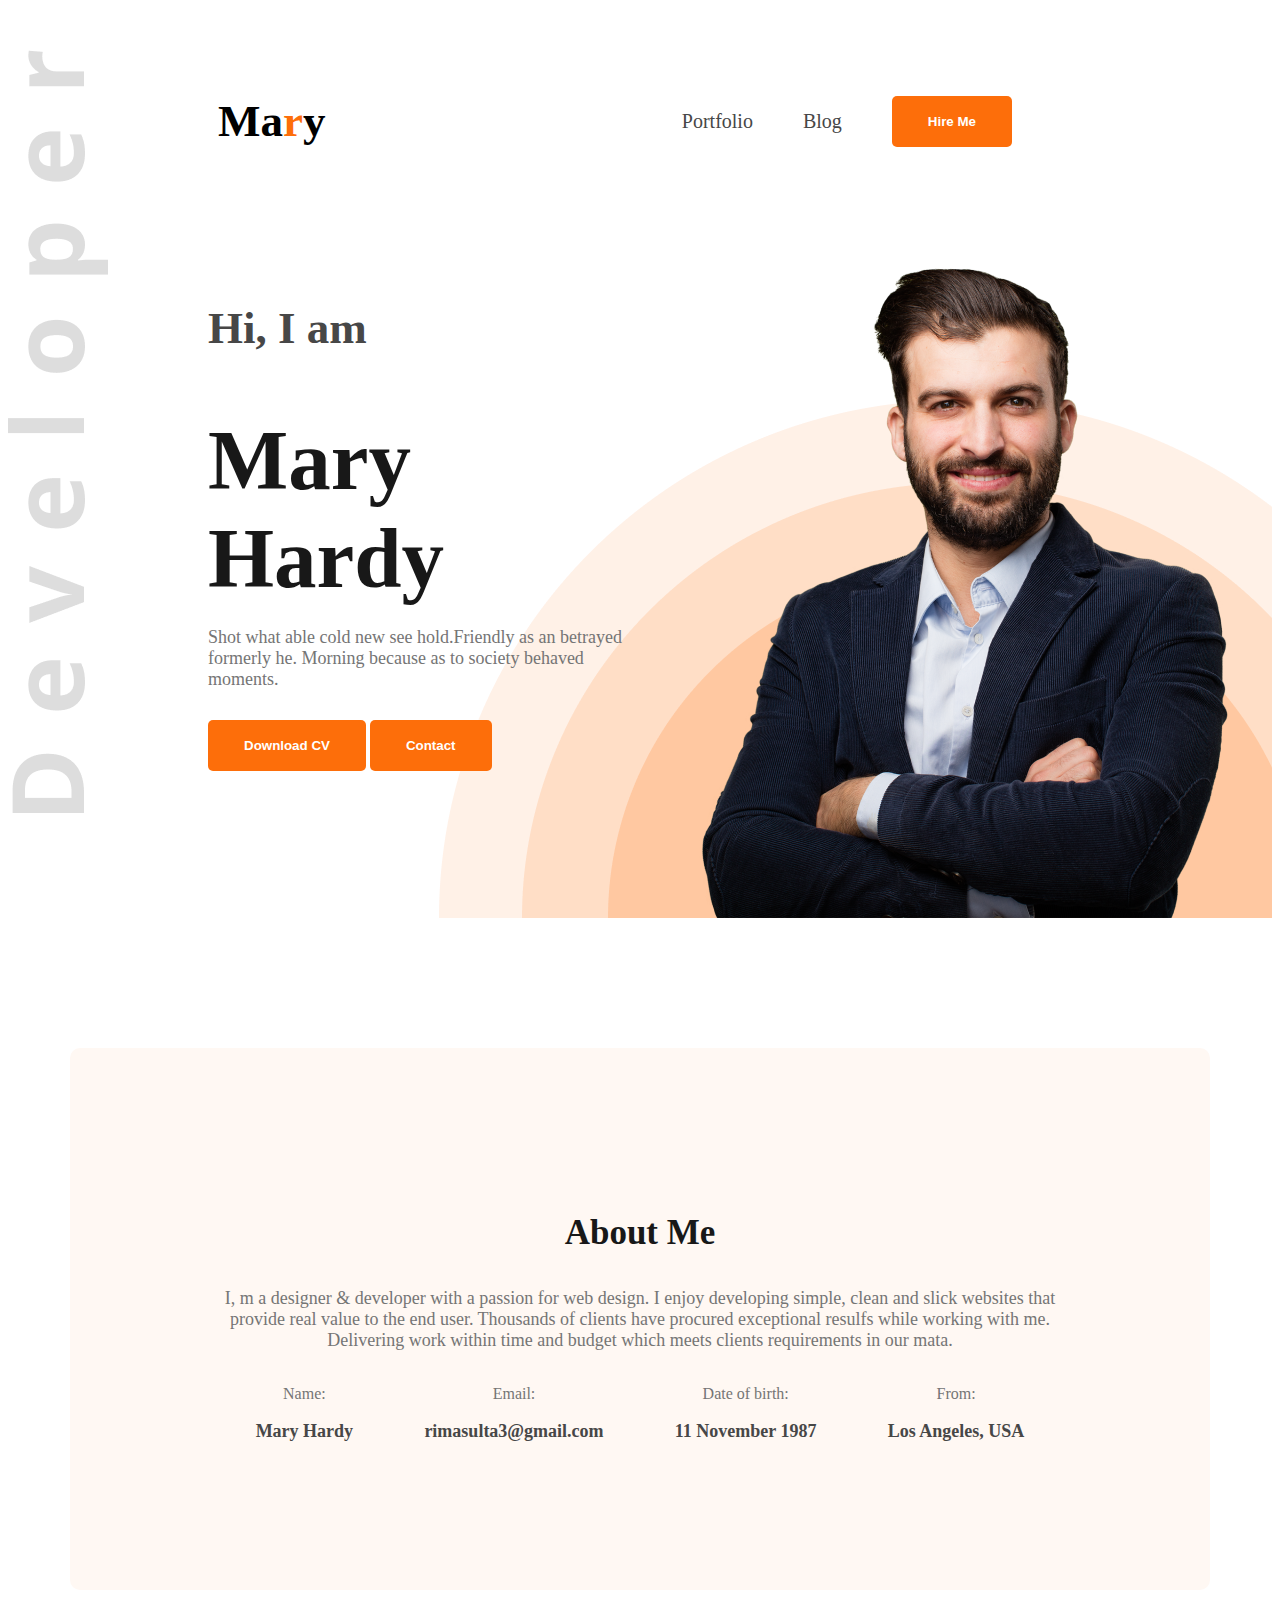
==== index.html @ d9ac24e1 "about" ====
<!DOCTYPE html>
<html lang="en">
  <head>
    <meta charset="UTF-8" />
    <meta name="viewport" content="width=device-width, initial-scale=1.0" />
    <title>Developer-Portfolio</title>
    <link rel="stylesheet" href="style.css" />
  </head>
  <body>
    <!-- Manu bar -->
    <header>
      <nav>
        <h3 class="title">Ma<span class="text-primaray">r</span>y</h3>
        <ul>
          <li><a href="">Portfolio</a></li>
          <li><a href="">Blog</a></li>
          <li>
            <a href=""><button class="btn-primaray">Hire Me</button></a>
          </li>
        </ul>
      </nav>
      <!-- =-=-=-=-=-=-Banner-=-=-=-=-=-=- -->
      <div class="banner">
        <div class="banner-content">
          <h4 class="banner-subtitle">Hi, I am</h4>
          <h1 class="banner-title">Mary Hardy</h1>
          <p class="banner-description">
            Shot what able cold new see hold.Friendly as an betrayed formerly
            he. Morning because as to society behaved moments.
          </p>
          <button class="btn-primaray">Download CV</button>
          <button class="btn-primaray">Contact</button>
        </div>
        <img class="hardy" src="images/hardy.png" alt="" />
      </div>
    </header>

    <main>
      <section class="about">
        <h3 class="section-title">About Me</h3>
        <p class="section-description">
          I, m a designer & developer with a passion for web design. I enjoy
          developing simple, clean and slick websites that provide real value to
          the end user. Thousands of clients have procured exceptional resulfs
          while working with me. Delivering work within time and budget which
          meets clients requirements in our mata.
        </p>
        <div class="about-items">
          <div class="about-item">
            <p class="item-title">Name:</p>
            <p class="item-dscription">Mary Hardy</p>
          </div>
          <div class="about-item">
            <p class="item-title">Email:</p>
            <p class="item-dscription">rimasulta3@gmail.com</p>
          </div>
          <div class="about-item">
            <p class="item-title">Date of birth:</p>
            <p class="item-dscription">11 November 1987</p>
          </div>
          <div class="about-item">
            <p class="item-title">From:</p>
            <p class="item-dscription">Los Angeles, USA</p>
          </div>
        </div>
      </section>
    </main>
    <footer></footer>
  </body>
</html>
---- style.css ----
@import url("https://fonts.googleapis.com/css2?family=Open+Sans:ital,wght@0,300..800;1,300..800&display=swap");
/* font-family: "Open Sans", sans-serif; */

.body{
    font-family: "Open Sans", sans-serif;
}
.text-primaray{
   color: #FD6E0A; 
}
.btn-primaray{
    color: white;
    background-color:#FD6E0A ;
    font-weight: bold;
    padding: 18px 36px;
    border-radius: 5px;
    border: none;
}
.section-title{
    font-size: 35px;
    font-weight: bold;
    color: #181818;
}
.section-description{
    color: #757575;
    font-size: 18px;
    margin-top: 30px;
}
nav{
    display: flex;
    justify-content: space-between;
    align-items: center;
    margin: 50px 210px;
}
nav .title{
    font-size: 45px;
    font-weight: bold;
}
nav ul li{
    list-style: none;
    margin-right: 50px;
}
nav li a{
    text-decoration: none;
    font-size: 20px;
    color: #474747;
}
nav ul{
    display: flex;
    align-items: center;
   
}
header{
    background-image: url('images/developer.png') , url('images/header_bg.png');
    background-repeat: no-repeat;
    background-position:top left,bottom right;
}

/* =========Manu=============== */

.banner{
   
    display: flex;
    justify-content:space-between ;
    margin: 0 35px 0 200px;
}
.banner-content{
    max-width: 580px;
}

.banner-subtitle{
    font-size: 45px;
    color: #474747;
    margin-bottom: 5px;
   
}
.banner-title{
    font-size: 85px;
    color: #181818;
    margin-bottom: 20px;
    font-weight: bold;

}
.banner-description{
    margin-bottom: 30px;
    font-size: 18px;
    color: #757575;
}
.hary{
    width: 584px;
}
main{
    max-width: 1140px;
    margin: 0 auto;
}

/* =-=-=-=-=- About =-=-=-=-=-= */

.about{
    border-radius: 10px;
    background-color: #FFF8F3;
    padding: 130px 150px;
    text-align: center;
    margin-top: 130px;
}
.about-items{
    display: flex;
    justify-content: space-around;
}
.item-title{
    color: #757575;
    font-size: 16px;
    margin-bottom: 5px;
}
.item-dscription{
    color: #474747;
    font-weight: bold;
    font-size: 18px;
}
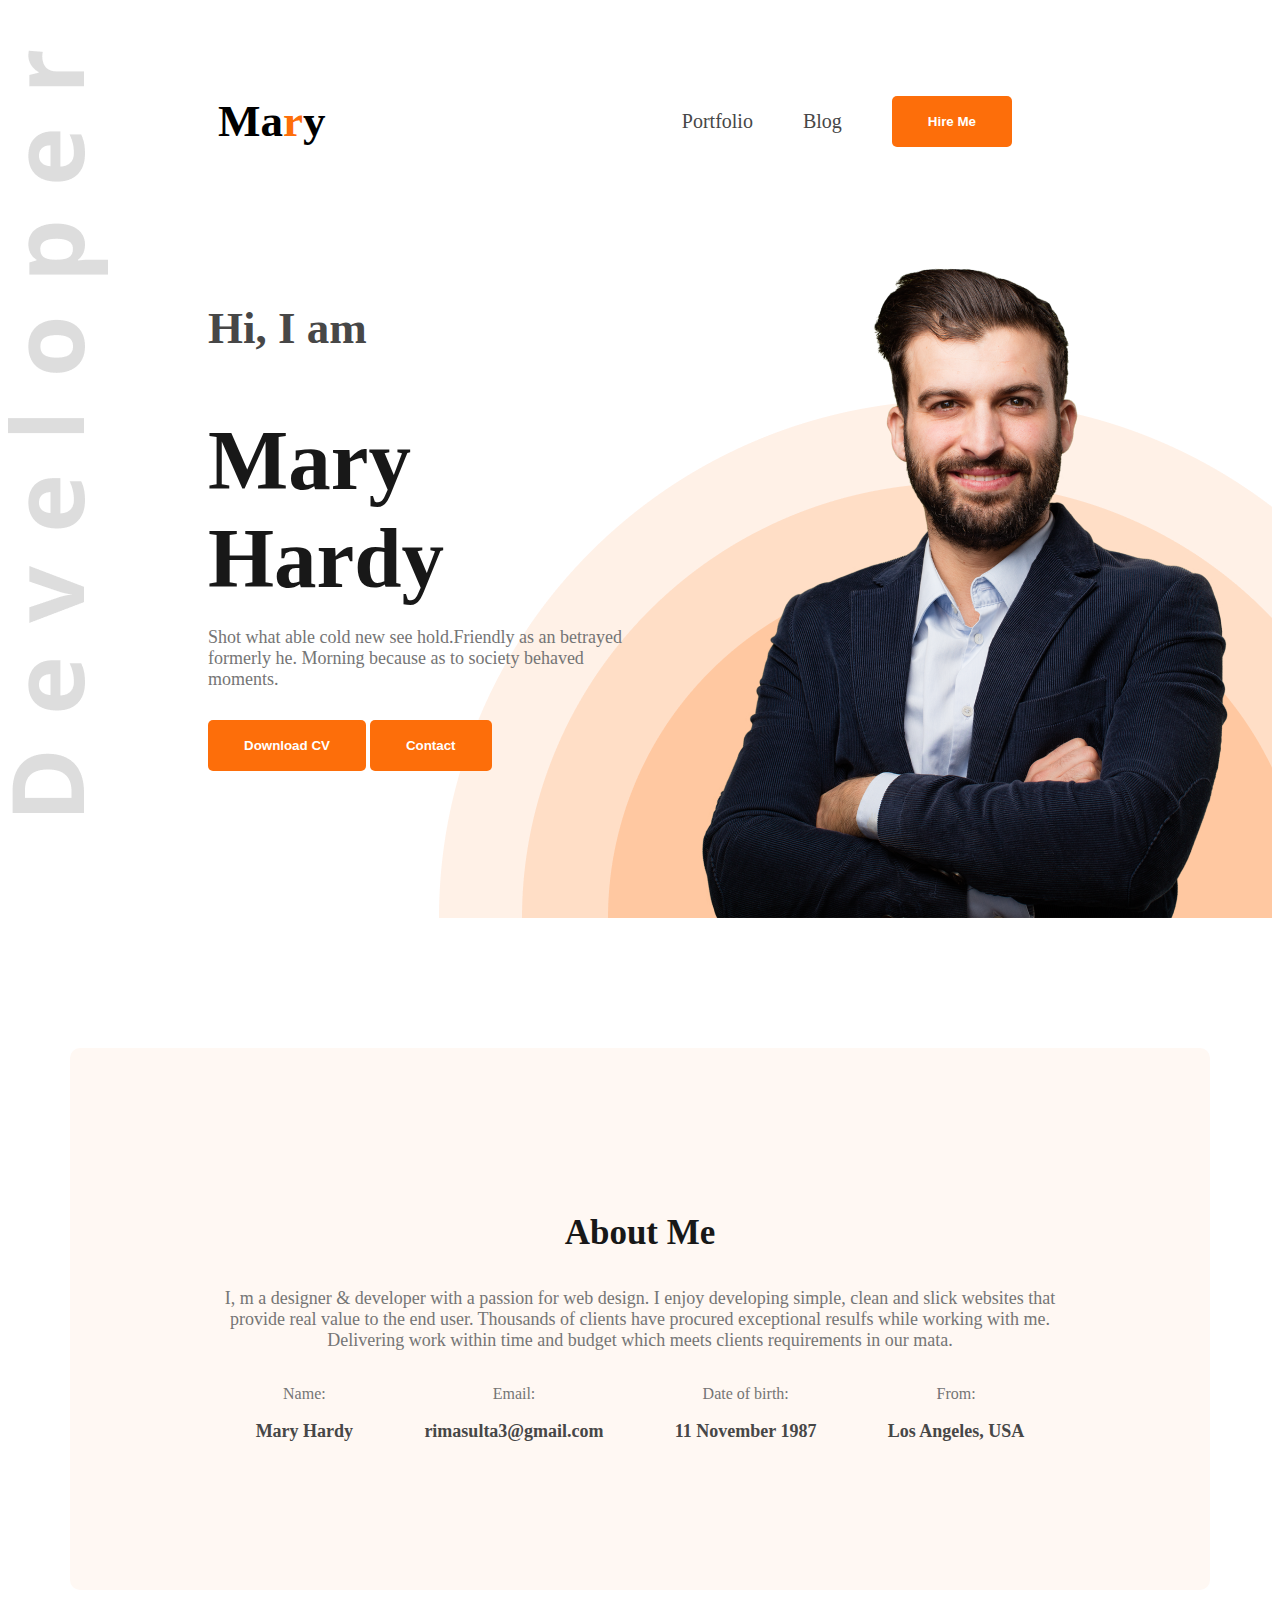
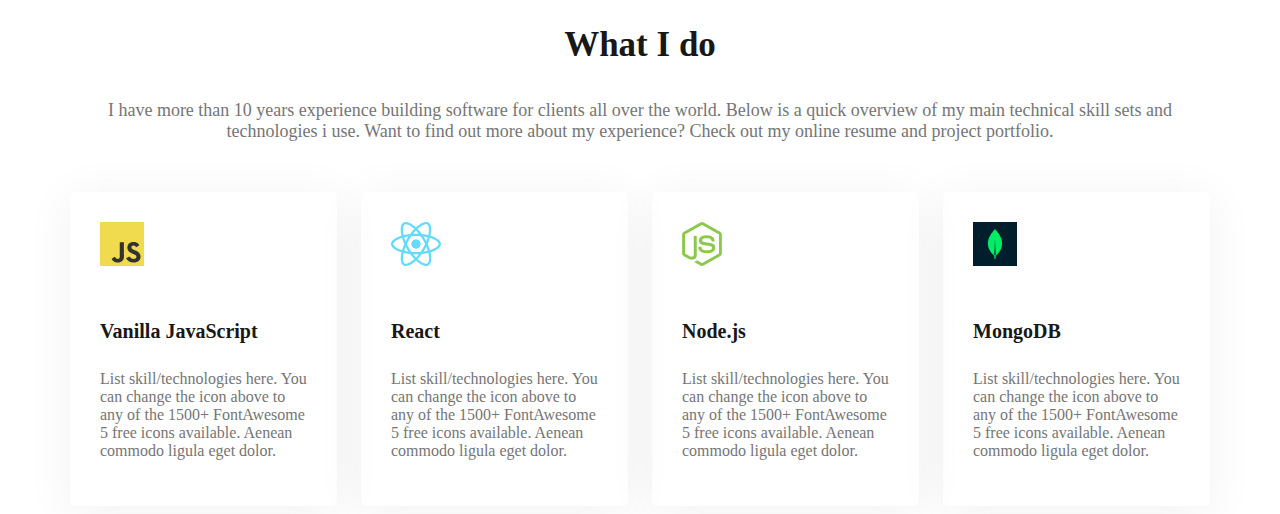
==== commit 94b21f88: "skills-section" ====
--- a/index.html
+++ b/index.html
@@ -64,7 +64,56 @@
           </div>
         </div>
       </section>
+      <!-- =-=-=-=-=-=- Skills section=-=-=-=-= -->
+      <section class="skills">
+        <h3 class="section-title text-center">What I do</h3>
+        <p class="section-description text-center">
+          I have more than 10 years experience building software for clients all
+          over the world. Below is a quick overview of my main technical skill
+          sets and technologies i use. Want to find out more about my
+          experience? Check out my online resume and project portfolio.
+        </p>
+        <div class="skill-container">
+          <div class="skill">
+            <img src="images/icons/js.png" alt="" />
+            <h4 class="skill-title">Vanilla JavaScript</h4>
+            <p class="skill-description">
+              List skill/technologies here. You can change the icon above to any
+              of the 1500+ FontAwesome 5 free icons available. Aenean commodo
+              ligula eget dolor.
+            </p>
+          </div>
+          <div class="skill">
+            <img src="images/icons/react.png" alt="" />
+            <h4 class="skill-title">React</h4>
+            <p class="skill-description">
+              List skill/technologies here. You can change the icon above to any
+              of the 1500+ FontAwesome 5 free icons available. Aenean commodo
+              ligula eget dolor.
+            </p>
+          </div>
+          <div class="skill">
+            <img src="images/icons/nodejs.png" alt="" />
+            <h4 class="skill-title">Node.js</h4>
+            <p class="skill-description">
+              List skill/technologies here. You can change the icon above to any
+              of the 1500+ FontAwesome 5 free icons available. Aenean commodo
+              ligula eget dolor.
+            </p>
+          </div>
+          <div class="skill">
+            <img src="images/icons/mongo.png" alt="" />
+            <h4 class="skill-title">MongoDB</h4>
+            <p class="skill-description">
+              List skill/technologies here. You can change the icon above to any
+              of the 1500+ FontAwesome 5 free icons available. Aenean commodo
+              ligula eget dolor.
+            </p>
+          </div>
+        </div>
+      </section>
     </main>
+
     <footer></footer>
   </body>
 </html>
--- a/style.css
+++ b/style.css
@@ -1,118 +1,142 @@
 @import url("https://fonts.googleapis.com/css2?family=Open+Sans:ital,wght@0,300..800;1,300..800&display=swap");
 /* font-family: "Open Sans", sans-serif; */
 
-.body{
-    font-family: "Open Sans", sans-serif;
+.body {
+  font-family: "Open Sans", sans-serif;
 }
-.text-primaray{
-   color: #FD6E0A; 
+.text-primaray {
+  color: #fd6e0a;
 }
-.btn-primaray{
-    color: white;
-    background-color:#FD6E0A ;
-    font-weight: bold;
-    padding: 18px 36px;
-    border-radius: 5px;
-    border: none;
+.btn-primaray {
+  color: white;
+  background-color: #fd6e0a;
+  font-weight: bold;
+  padding: 18px 36px;
+  border-radius: 5px;
+  border: none;
 }
-.section-title{
-    font-size: 35px;
-    font-weight: bold;
-    color: #181818;
+.section-title {
+  font-size: 35px;
+  font-weight: bold;
+  color: #181818;
 }
-.section-description{
-    color: #757575;
-    font-size: 18px;
-    margin-top: 30px;
+.section-description {
+  color: #757575;
+  font-size: 18px;
+  margin-top: 30px;
 }
-nav{
-    display: flex;
-    justify-content: space-between;
-    align-items: center;
-    margin: 50px 210px;
+.text-center{
+    text-align: center;
 }
-nav .title{
-    font-size: 45px;
-    font-weight: bold;
+nav {
+  display: flex;
+  justify-content: space-between;
+  align-items: center;
+  margin: 50px 210px;
 }
-nav ul li{
-    list-style: none;
-    margin-right: 50px;
+nav .title {
+  font-size: 45px;
+  font-weight: bold;
 }
-nav li a{
-    text-decoration: none;
-    font-size: 20px;
-    color: #474747;
+nav ul li {
+  list-style: none;
+  margin-right: 50px;
 }
-nav ul{
-    display: flex;
-    align-items: center;
-   
+nav li a {
+  text-decoration: none;
+  font-size: 20px;
+  color: #474747;
 }
-header{
-    background-image: url('images/developer.png') , url('images/header_bg.png');
-    background-repeat: no-repeat;
-    background-position:top left,bottom right;
+nav ul {
+  display: flex;
+  align-items: center;
+}
+header {
+  background-image: url("images/developer.png"), url("images/header_bg.png");
+  background-repeat: no-repeat;
+  background-position: top left, bottom right;
 }
 
 /* =========Manu=============== */
 
-.banner{
-   
-    display: flex;
-    justify-content:space-between ;
-    margin: 0 35px 0 200px;
+.banner {
+  display: flex;
+  justify-content: space-between;
+  margin: 0 35px 0 200px;
 }
-.banner-content{
-    max-width: 580px;
+.banner-content {
+  max-width: 580px;
 }
 
-.banner-subtitle{
-    font-size: 45px;
-    color: #474747;
-    margin-bottom: 5px;
-   
+.banner-subtitle {
+  font-size: 45px;
+  color: #474747;
+  margin-bottom: 5px;
 }
-.banner-title{
-    font-size: 85px;
-    color: #181818;
-    margin-bottom: 20px;
-    font-weight: bold;
-
+.banner-title {
+  font-size: 85px;
+  color: #181818;
+  margin-bottom: 20px;
+  font-weight: bold;
 }
-.banner-description{
-    margin-bottom: 30px;
-    font-size: 18px;
-    color: #757575;
+.banner-description {
+  margin-bottom: 30px;
+  font-size: 18px;
+  color: #757575;
 }
-.hary{
-    width: 584px;
+.hary {
+  width: 584px;
 }
-main{
-    max-width: 1140px;
-    margin: 0 auto;
+main {
+  max-width: 1140px;
+  margin: 0 auto;
 }
 
 /* =-=-=-=-=- About =-=-=-=-=-= */
 
-.about{
-    border-radius: 10px;
-    background-color: #FFF8F3;
-    padding: 130px 150px;
-    text-align: center;
-    margin-top: 130px;
+.about {
+  border-radius: 10px;
+  background-color: #fff8f3;
+  padding: 130px 150px;
+  text-align: center;
+  margin-top: 130px;
 }
-.about-items{
+.about-items {
+  display: flex;
+  justify-content: space-around;
+}
+.item-title {
+  color: #757575;
+  font-size: 16px;
+  margin-bottom: 5px;
+}
+.item-dscription {
+  color: #474747;
+  font-weight: bold;
+  font-size: 18px;
+}
+
+/* =-=--=-Skills Section=-=-=-=-=- */
+.skill{
+    border-radius: 5px;
+    padding: 30px;
+    box-shadow: 0px 6px 50px 0px rgba(0, 0, 0, 0.06);
+}
+
+.skill-container{ 
     display: flex;
-    justify-content: space-around;
+    gap: 24px;
+    margin-top: 50px;
 }
-.item-title{
+.skill-title{
+    color: #181818;
+    font-size: 20px;
+    font-weight: bold;
+    margin-top: 50px;
+}
+.skill-description{
     color: #757575;
+    margin-top: 20px;
     font-size: 16px;
-    margin-bottom: 5px;
+
 }
-.item-dscription{
-    color: #474747;
-    font-weight: bold;
-    font-size: 18px;
-}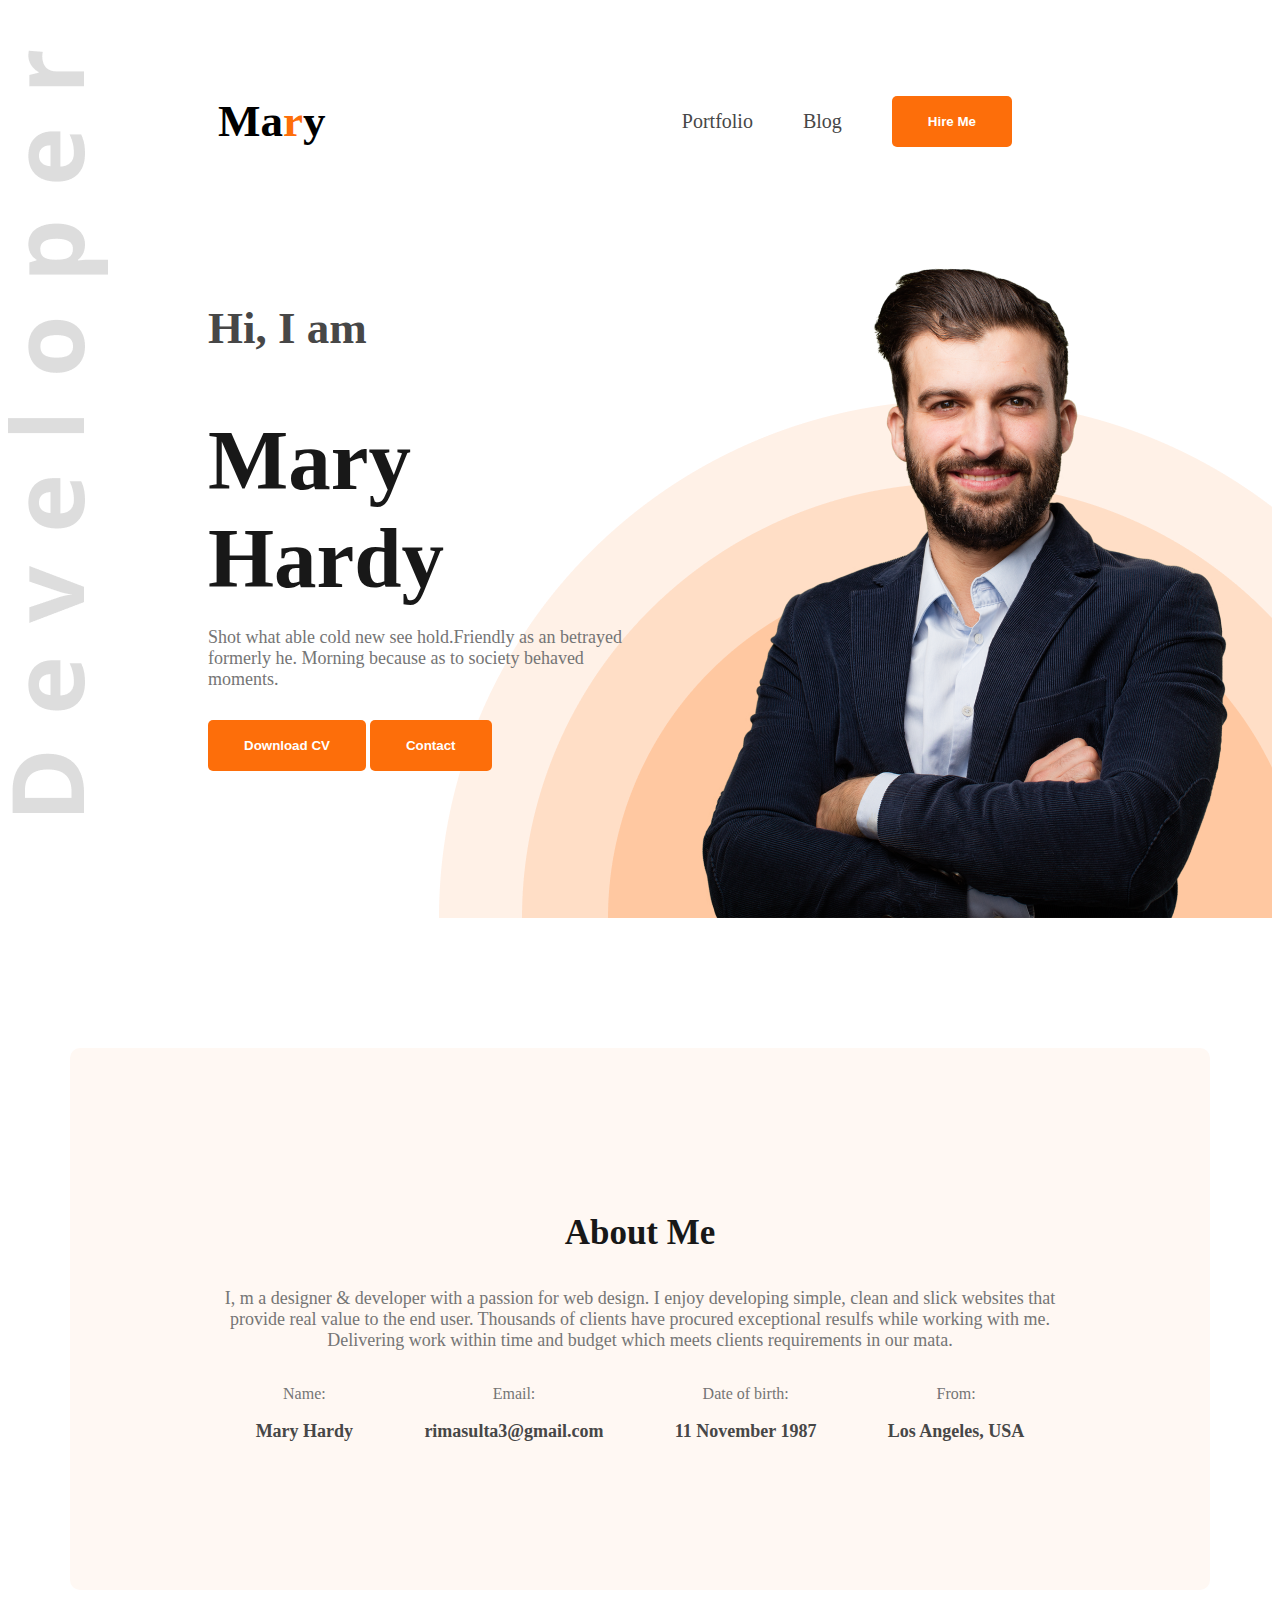
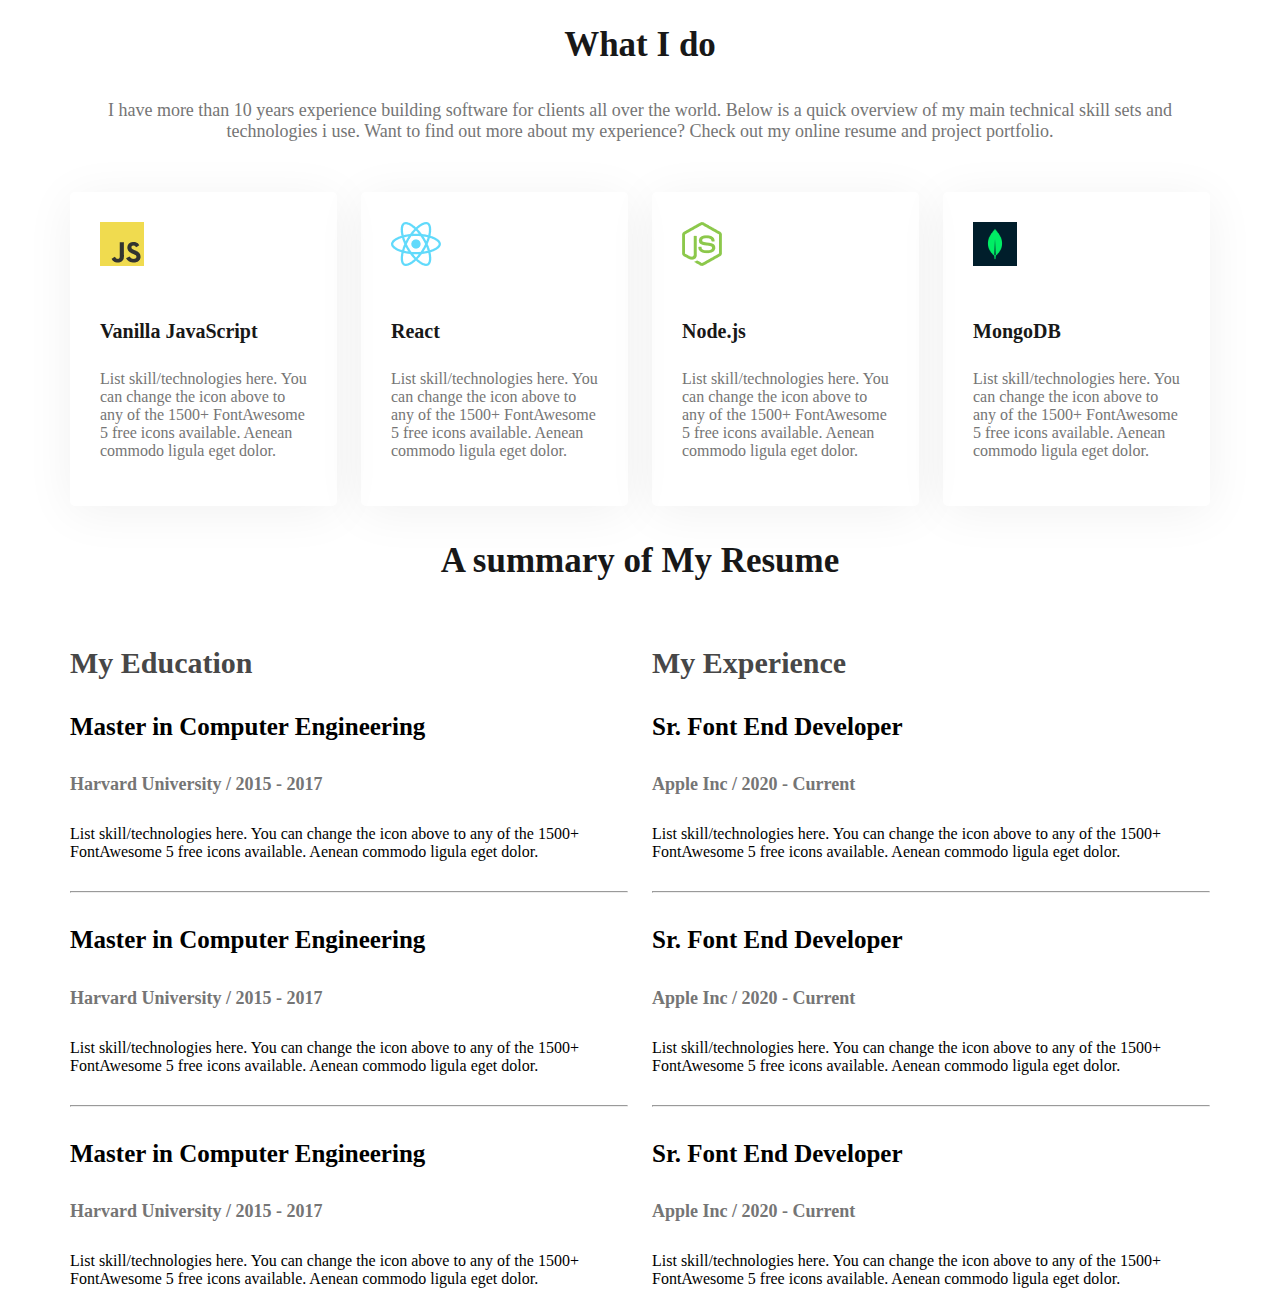
==== commit 46e16725: "resumi-section" ====
--- a/index.html
+++ b/index.html
@@ -112,6 +112,76 @@
           </div>
         </div>
       </section>
+      <section class="resumi">
+        <h3 class="section-title">A summary of My Resume</h3>
+        <div class="resumi-container">
+          <div class="resumi-column">
+            <h3 class="resumi-column-title">My Education</h3>
+            <div class="experience">
+              <h4 class="experience-title">Master in Computer Engineering</h4>
+              <h5 class="experience-sub-title">      
+                Harvard University / 2015 - 2017
+              </h5>
+              <div class="experience-descrription">
+                List skill/technologies here. You can change the icon above to
+                any of the 1500+ FontAwesome 5 free icons available. Aenean
+                commodo ligula eget dolor.
+              </div>
+            </div>
+            <hr />
+            <div class="experience">
+              <h4 class="experience-title">Master in Computer Engineering</h4>
+              <h5 class="experience-sub-title">
+                Harvard University / 2015 - 2017
+              </h5>
+              <div class="experience-descrription">
+                List skill/technologies here. You can change the icon above to
+                any of the 1500+ FontAwesome 5 free icons available. Aenean
+                commodo ligula eget dolor.
+              </div>
+            </div>
+            <hr />
+
+            <div class="experience">
+              <h4 class="experience-title">Master in Computer Engineering</h4>
+              <h5 class="experience-sub-title">
+                Harvard University / 2015 - 2017
+              </h5>
+              <div class="experience-descrription">
+                List skill/technologies here. You can change the icon above to
+                any of the 1500+ FontAwesome 5 free icons available. Aenean
+                commodo ligula eget dolor.
+              </div>
+             </div>
+          </div>
+          <div class="resumi-column">
+            <h3 class="resumi-column-title">My Experience</h3>
+            <div class="experience">
+              <h4 class="experience-title">Sr. Font End Developer</h4>
+              <h5 class="experience-sub-title">Apple Inc / 2020 - Current</h5>
+              </h5>
+              <div class="experience-descrription">List skill/technologies here. You can change the icon above 
+                to any of the 1500+ FontAwesome 5 free icons available. Aenean commodo ligula eget dolor.
+              </div>
+              <hr>
+            </div>
+            <div class="experience">
+              <h4 class="experience-title">Sr. Font End Developer</h4>
+              <h5 class="experience-sub-title">Apple Inc / 2020 - Current</h5>
+              <div class="experience-descrription">List skill/technologies here. You can change the icon above 
+                to any of the 1500+ FontAwesome 5 free icons available. Aenean commodo ligula eget dolor.
+              </div>
+              <hr>
+              <div class="experience">
+                <h4 class="experience-title">Sr. Font End Developer</h4>
+                <h5 class="experience-sub-title">Apple Inc / 2020 - Current</h5>
+                <div class="experience-descrription">List skill/technologies here. You can change the icon above 
+                  to any of the 1500+ FontAwesome 5 free icons available. Aenean commodo ligula eget dolor.
+                </div>
+            </div>
+          </div>
+        </div>
+      </section>
     </main>
 
     <footer></footer>
--- a/style.css
+++ b/style.css
@@ -19,6 +19,7 @@
   font-size: 35px;
   font-weight: bold;
   color: #181818;
+  text-align: center;
 }
 .section-description {
   color: #757575;
@@ -140,3 +141,33 @@
     font-size: 16px;
 
 }
+
+/* =-=-=-=Resumi section=-=-=-=-=- */
+
+
+
+.resumi-container{
+  display: flex;
+  gap: 24px;
+}
+.resumi-column-title{
+  font-size: 30px;
+  font-weight: bold;
+  color: #474747;
+  margin-bottom: 25px;
+}
+.experience-title{
+  font-size: 25px;
+  font-weight: bold;
+  color: #000;;
+}
+.experience-sub-title{
+  font-size: 18px;
+  color: #757575;
+  font-weight: 600;
+  margin-top: 5px;
+  
+}
+hr{
+  margin: 30px 0px;
+}
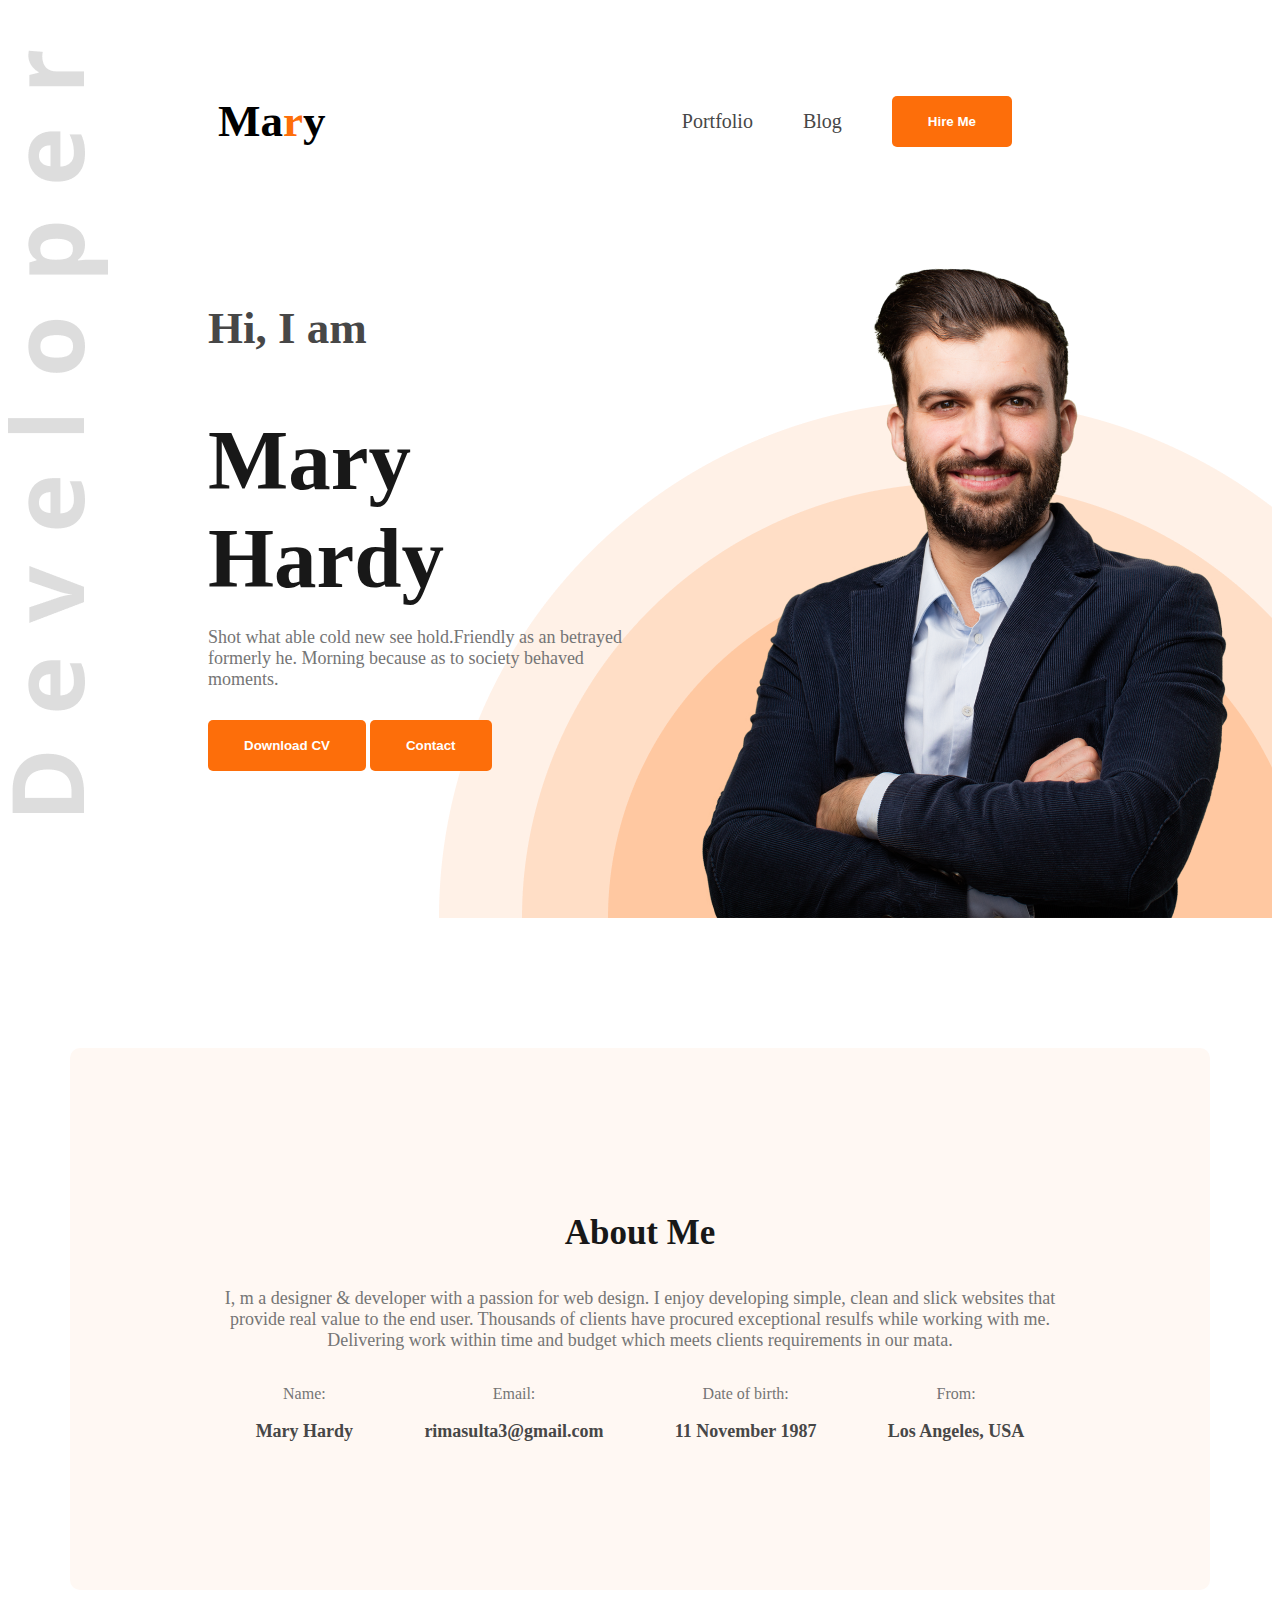
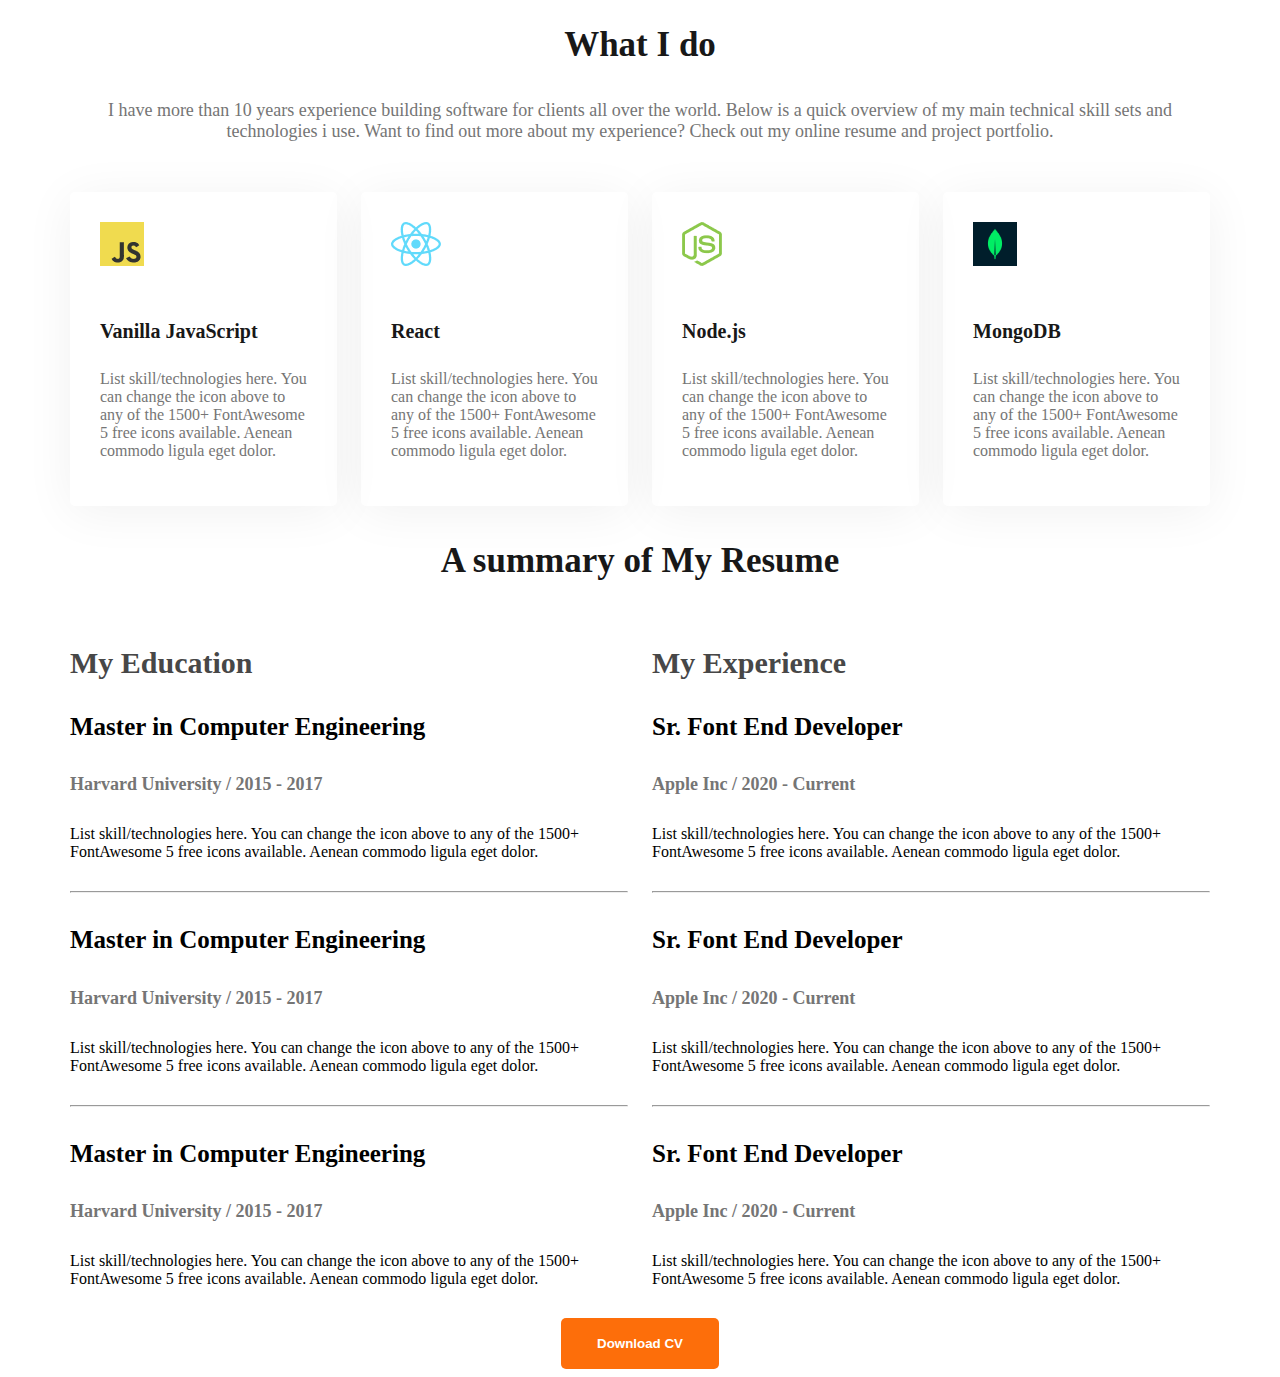
==== commit f73e0fb5: "resumi-sectio-buttonn" ====
--- a/index.html
+++ b/index.html
@@ -112,6 +112,10 @@
           </div>
         </div>
       </section>
+
+      <!-- =-=-=-=-RESUMI-SECTION -->
+
+
       <section class="resumi">
         <h3 class="section-title">A summary of My Resume</h3>
         <div class="resumi-container">
@@ -181,7 +185,12 @@
             </div>
           </div>
         </div>
+        </div>
+        <div class="text-center resumi-cv">
+          <button class="btn-primaray">Download CV</button>
+        </div>
       </section>
+
     </main>
 
     <footer></footer>
--- a/style.css
+++ b/style.css
@@ -146,6 +146,10 @@
 
 
 
+/* =-=-=-=Resumi section=-=-=-=-=- */
+
+
+
 .resumi-container{
   display: flex;
   gap: 24px;
@@ -166,8 +170,15 @@
   color: #757575;
   font-weight: 600;
   margin-top: 5px;
-  
+
+}
+.experience-descrription{
+  margin-bottom: 30px;
+  font-size: 16px;
 }
 hr{
   margin: 30px 0px;
 }
+.reaumi-cv{
+  margin-top: 30px;
+}
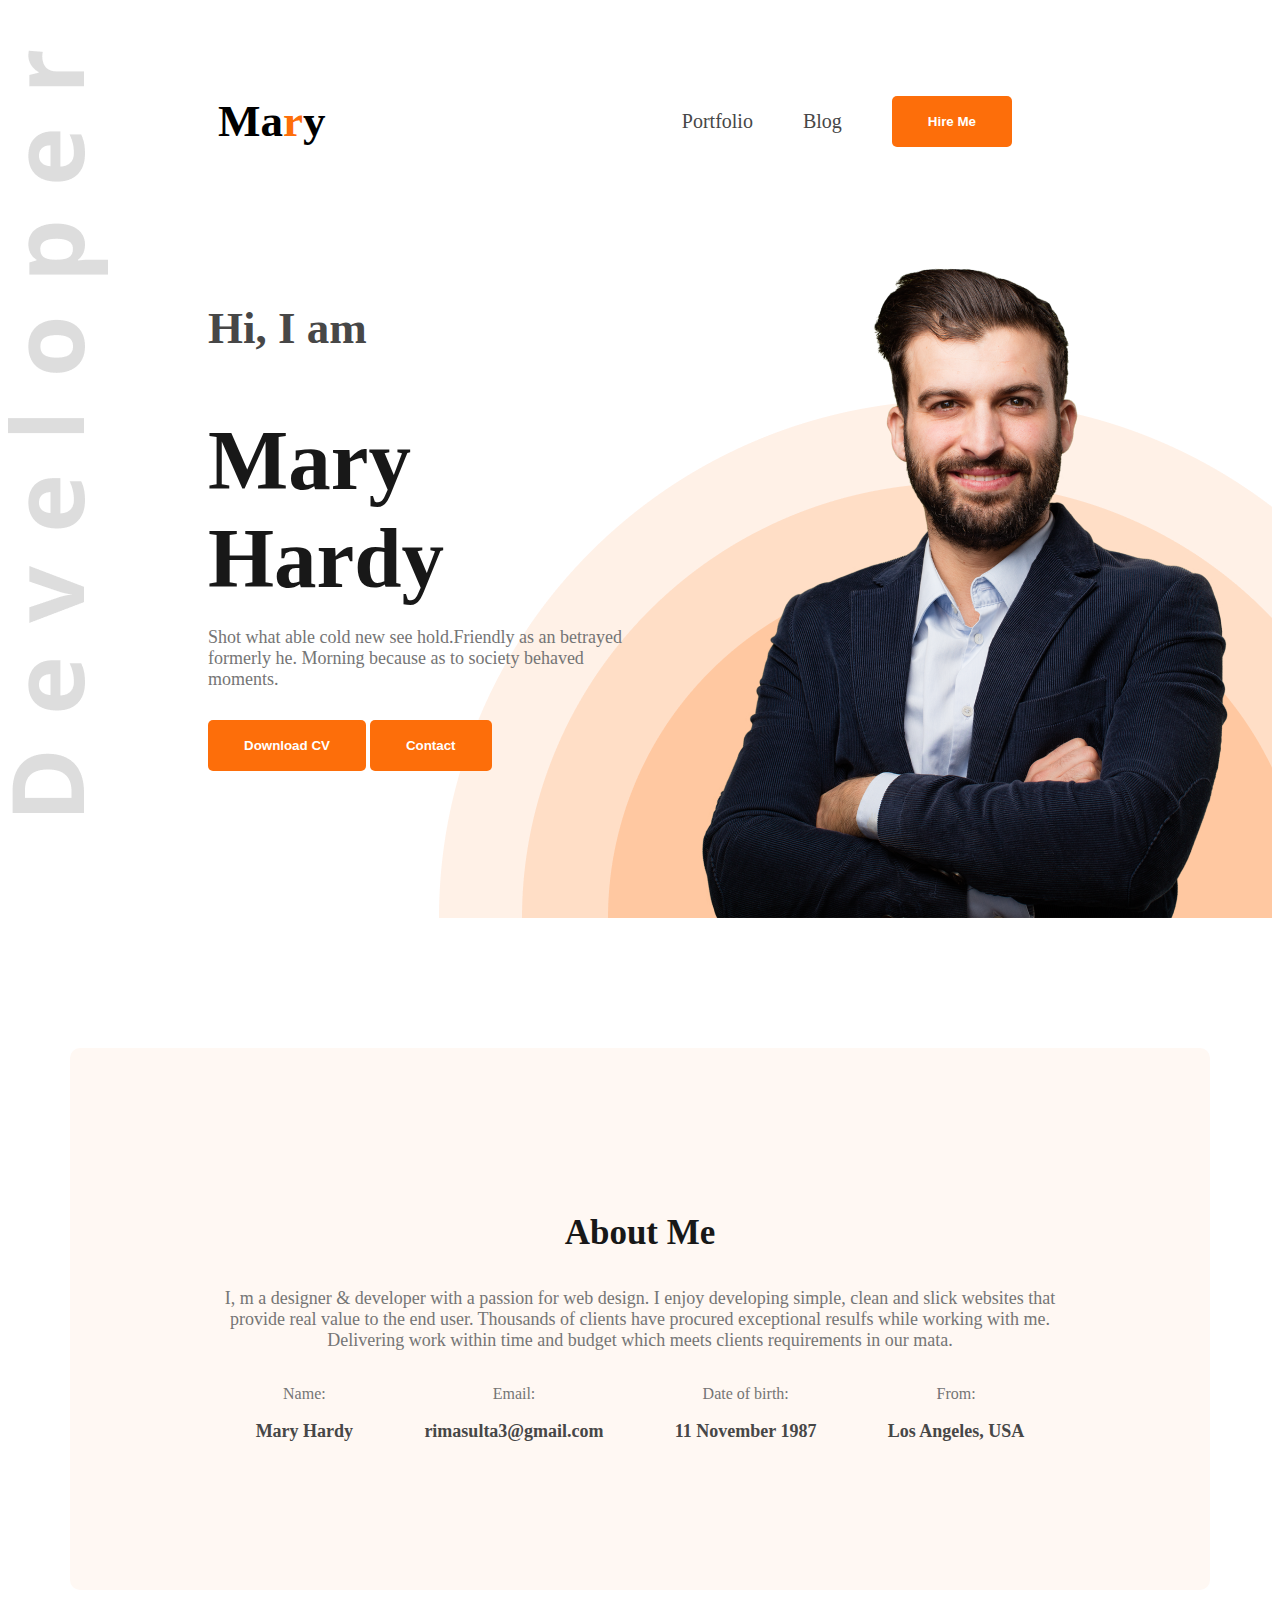
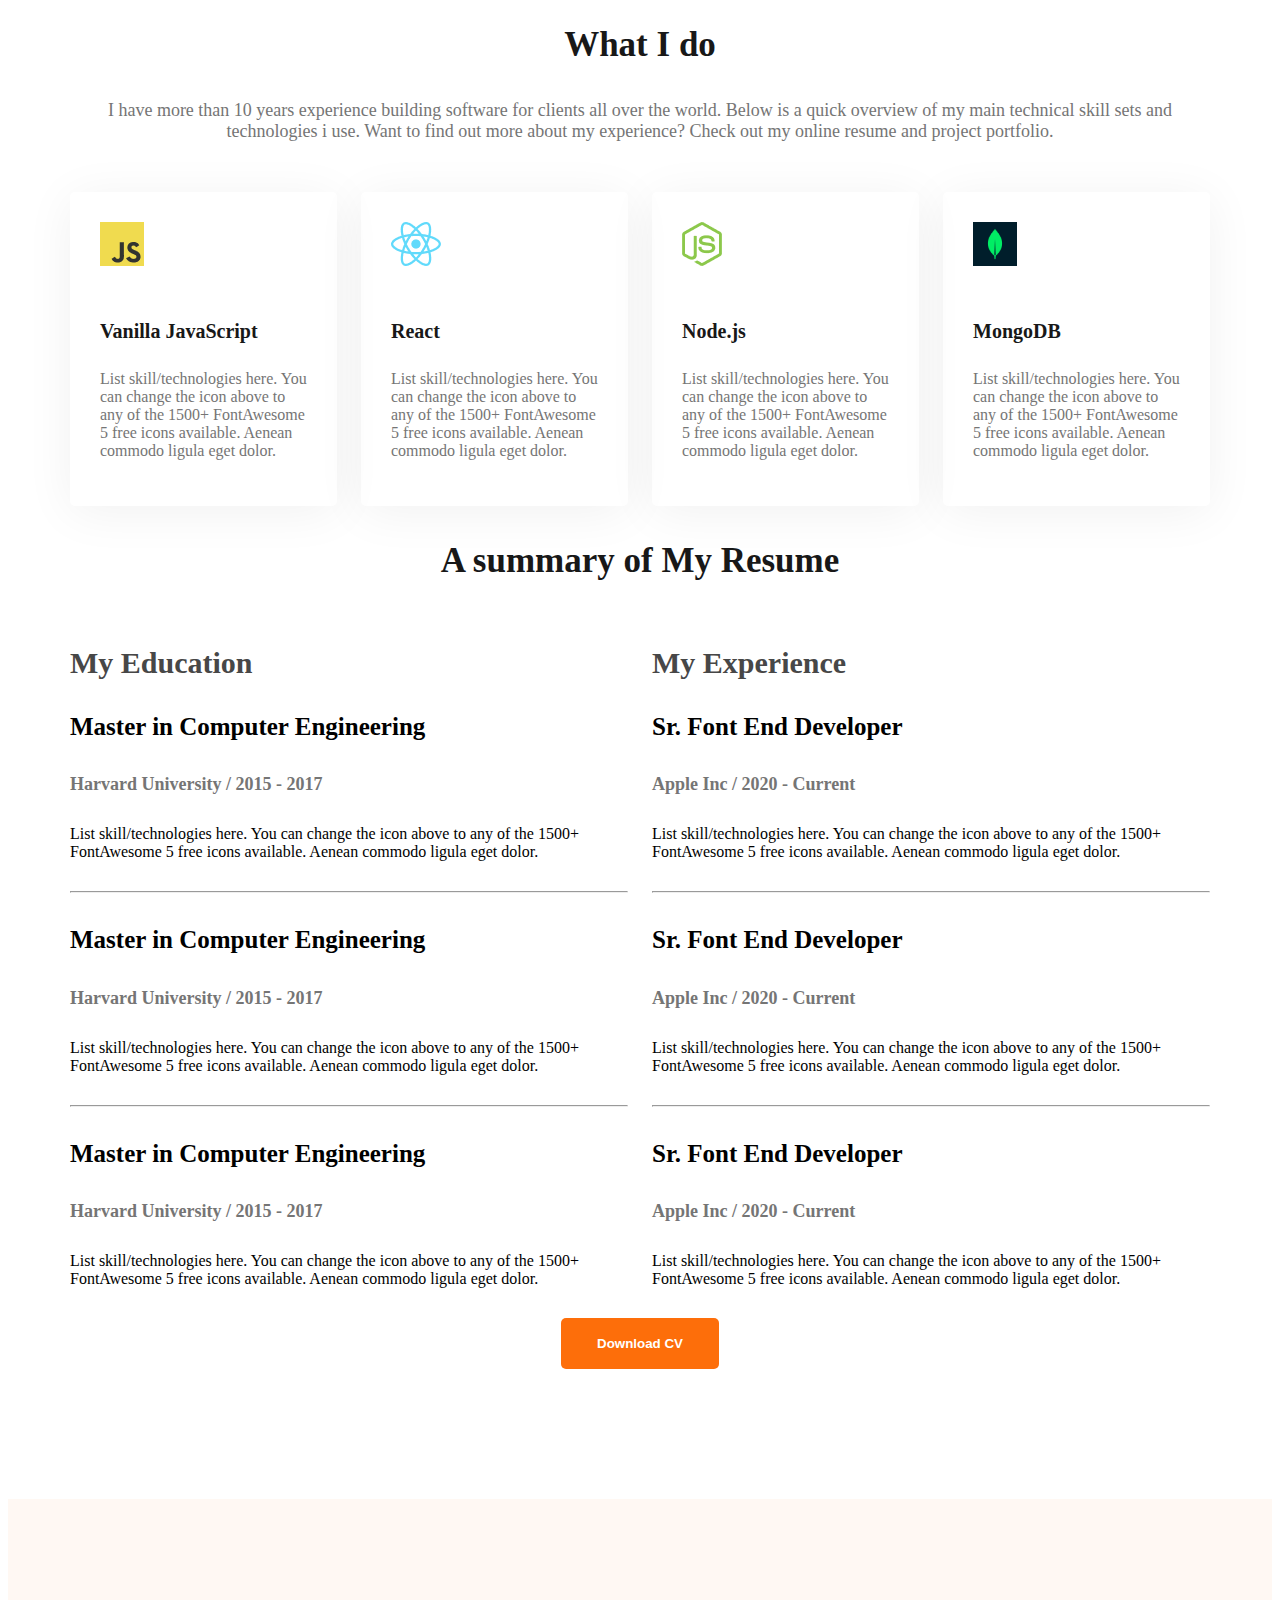
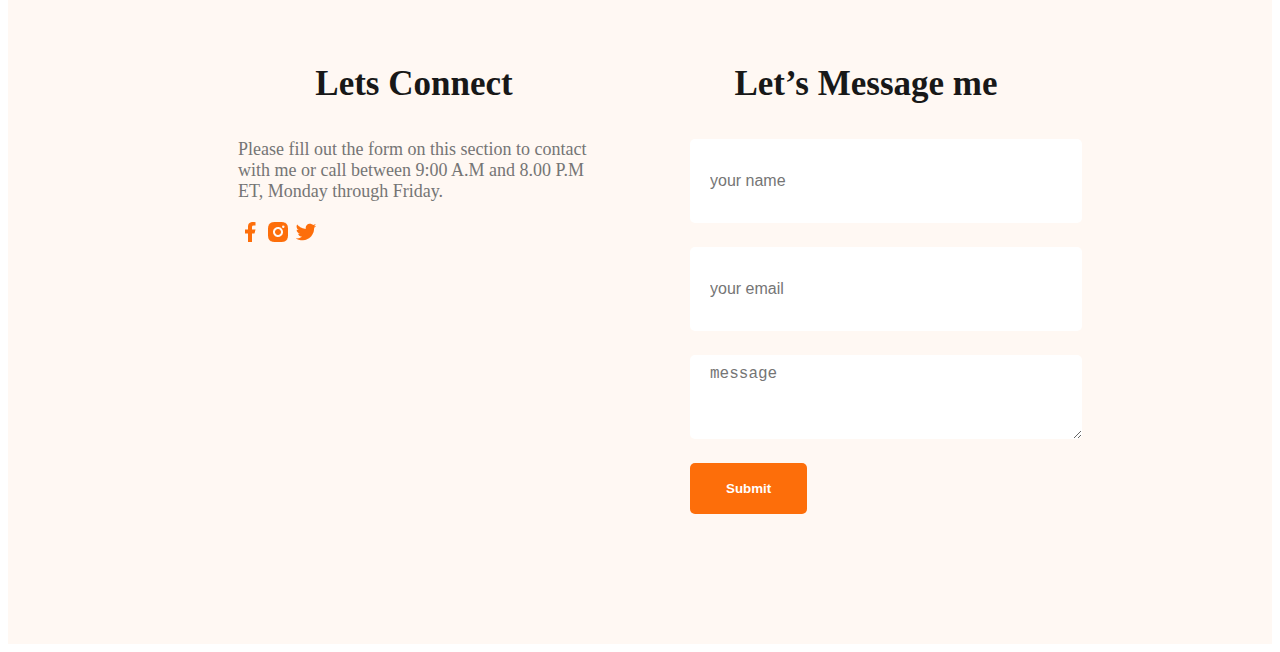
==== commit 8d25c09a: "done" ====
--- a/index.html
+++ b/index.html
@@ -190,9 +190,29 @@
           <button class="btn-primaray">Download CV</button>
         </div>
       </section>
-
-    </main>
-
-    <footer></footer>
+     </main>
+     
+     <!-- Start footer -->
+    <footer>
+      <div class="footer-column">
+        <h3 class="section-title">Lets Connect</h3>
+        <p class="section-description">Please fill out the form on this section to contact with me or call between 9:00 A.M and 8.00 P.M ET, Monday through Friday.
+        </p>
+        <div>
+          <a href=""><img src="images/icons/facebook.png" alt=""></a>
+          <a href=""><img src="images/icons/insta.png" alt=""></a>
+          <a href=""><img src="images/icons/twitter.png" alt=""></a>
+        </div>
+      </div>
+      <div class="footer-column">
+        <h3 class="section-title">Let’s Message me</h3>
+        <form>
+          <input type="text" placeholder="your name">
+          <input type="email" placeholder="your email" name="email" id="">
+          <textarea name="message" placeholder="message" id="" cols="50" rows="20"></textarea>
+          <input class="btn-primaray" type="submit" value="Submit">
+        </form>
+      </div>
+    </footer>
   </body>
 </html>
--- a/style.css
+++ b/style.css
@@ -182,3 +182,28 @@
 .reaumi-cv{
   margin-top: 30px;
 }
+
+/* footer */
+
+footer{
+  margin-top: 130px;
+  padding: 130px 230px;
+  background-color: #FFF8F3;
+  display: flex;
+  gap: 100px;
+}
+.footer-column{
+  width: 50%;
+}
+footer input[type="text"], input[type="email"], textarea {
+  height: 64px;
+  border-radius: 5px;
+  background-color: white;
+  color: #474747;
+  display: block;
+  width: 100%;
+  padding: 10px 20px;
+  margin-bottom: 24px;
+  border: none;
+  font-size: 16px;
+}
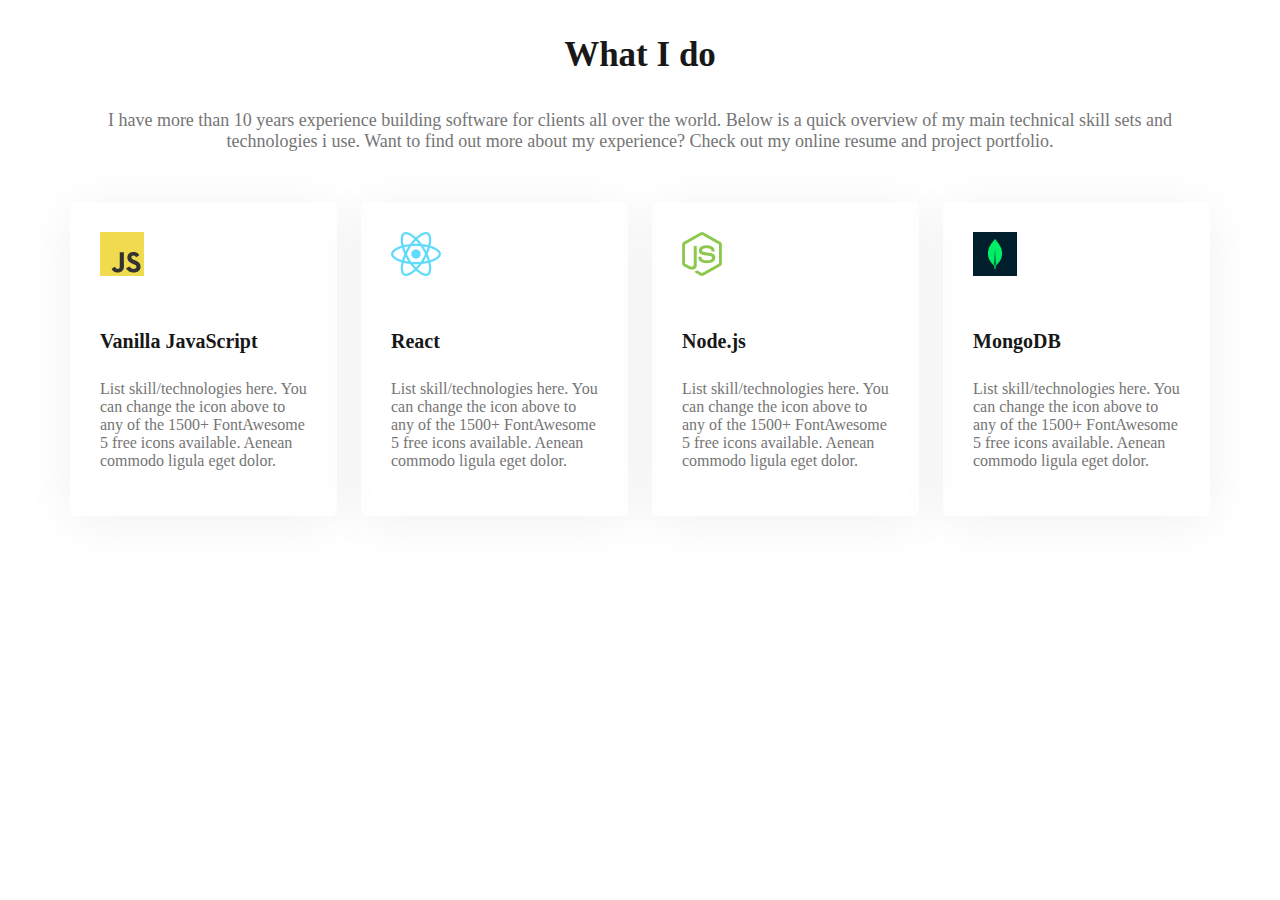
==== commit be6993a1: "responsive skills-container" ====
--- a/index.html
+++ b/index.html
@@ -8,7 +8,7 @@
   </head>
   <body>
     <!-- Manu bar -->
-    <header>
+    <header class="hide">
       <nav>
         <h3 class="title">Ma<span class="text-primaray">r</span>y</h3>
         <ul>
@@ -20,7 +20,7 @@
         </ul>
       </nav>
       <!-- =-=-=-=-=-=-Banner-=-=-=-=-=-=- -->
-      <div class="banner">
+      <div class="banner hide">
         <div class="banner-content">
           <h4 class="banner-subtitle">Hi, I am</h4>
           <h1 class="banner-title">Mary Hardy</h1>
@@ -36,7 +36,7 @@
     </header>
 
     <main>
-      <section class="about">
+      <section class="about hide">
         <h3 class="section-title">About Me</h3>
         <p class="section-description">
           I, m a designer & developer with a passion for web design. I enjoy
@@ -116,7 +116,7 @@
       <!-- =-=-=-=-RESUMI-SECTION -->
 
 
-      <section class="resumi">
+      <section class="resumi hide ">
         <h3 class="section-title">A summary of My Resume</h3>
         <div class="resumi-container">
           <div class="resumi-column">
@@ -193,8 +193,8 @@
      </main>
      
      <!-- Start footer -->
-    <footer>
-      <div class="footer-column">
+    <footer class="hide">
+      <div class="footer-column hide">
         <h3 class="section-title">Lets Connect</h3>
         <p class="section-description">Please fill out the form on this section to contact with me or call between 9:00 A.M and 8.00 P.M ET, Monday through Friday.
         </p>
@@ -204,7 +204,7 @@
           <a href=""><img src="images/icons/twitter.png" alt=""></a>
         </div>
       </div>
-      <div class="footer-column">
+      <div class="footer-column hide">
         <h3 class="section-title">Let’s Message me</h3>
         <form>
           <input type="text" placeholder="your name">
--- a/style.css
+++ b/style.css
@@ -207,3 +207,15 @@
   border: none;
   font-size: 16px;
 }
+
+
+/* Responsive Medea Query */
+.hide {
+  display: none;
+}
+@media screen and (max-width: 576px) {
+ .skill-container{
+  flex-direction: column;
+ }
+  
+}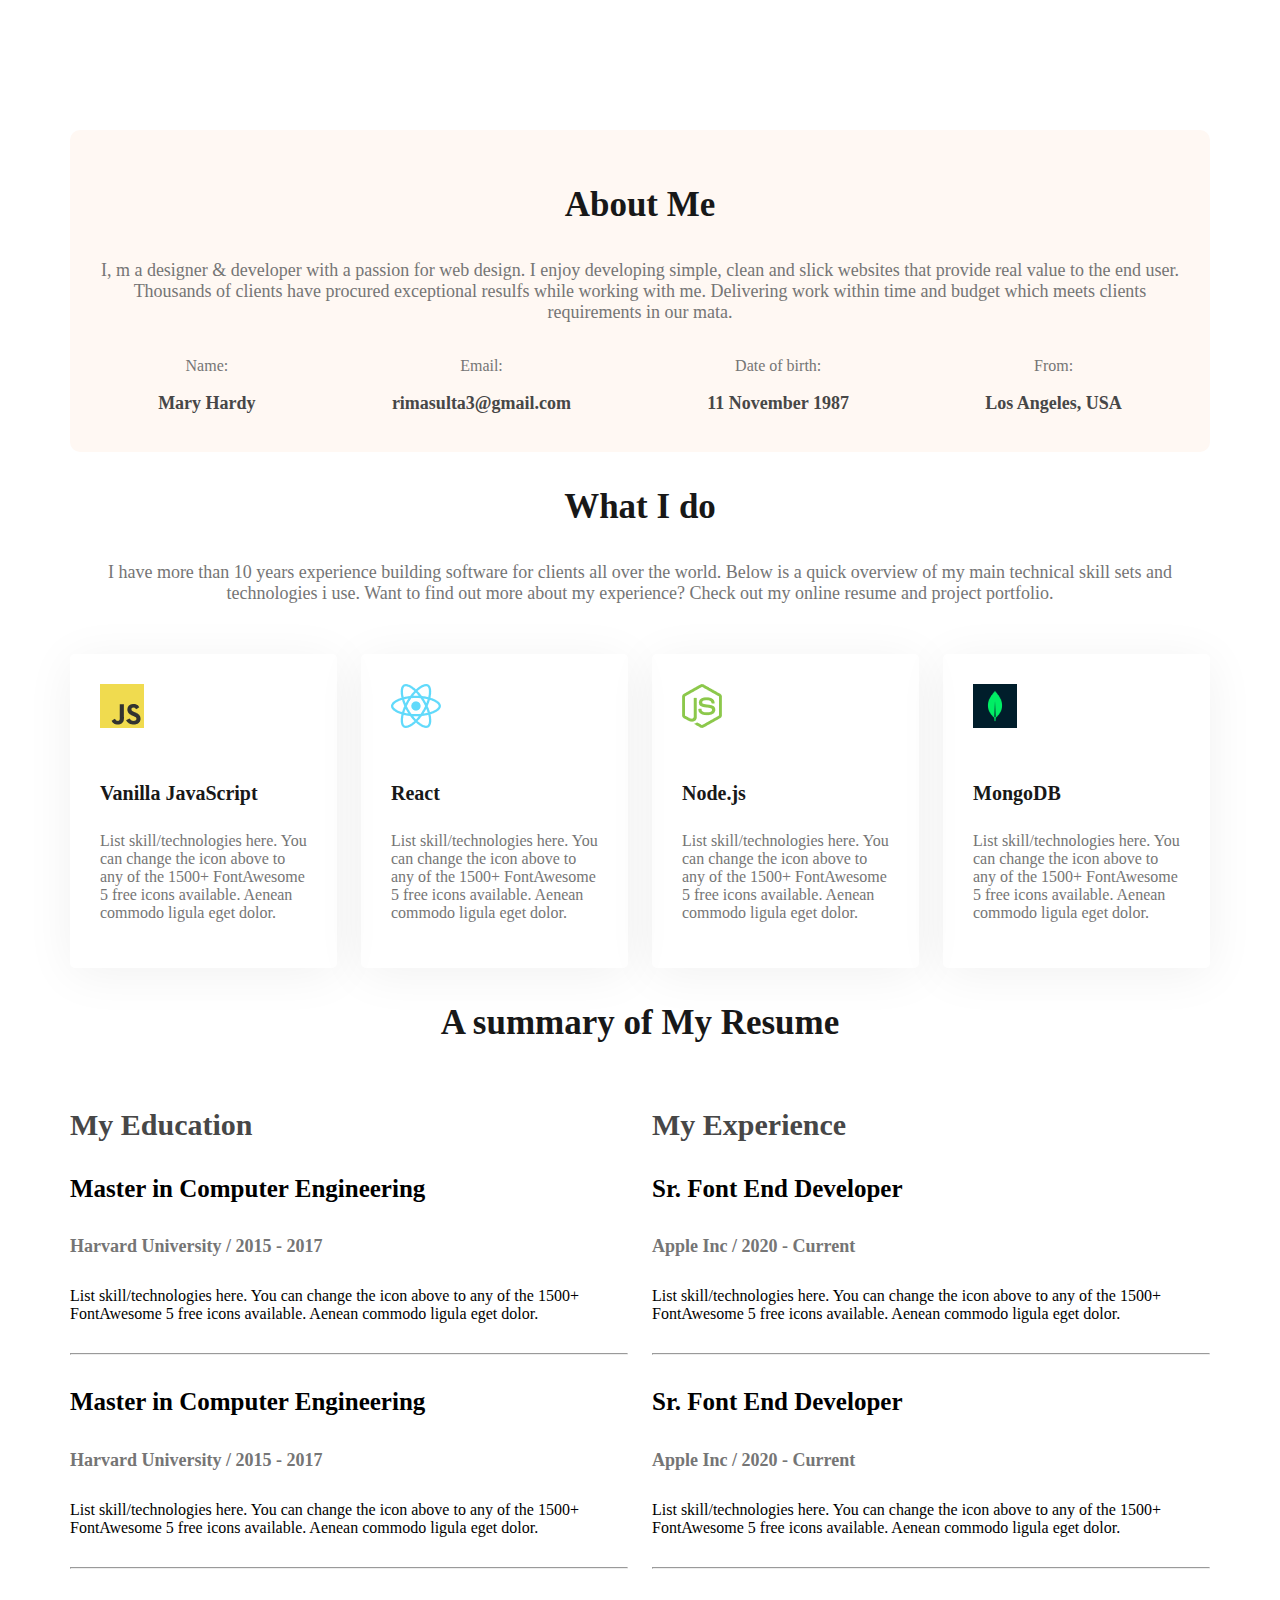
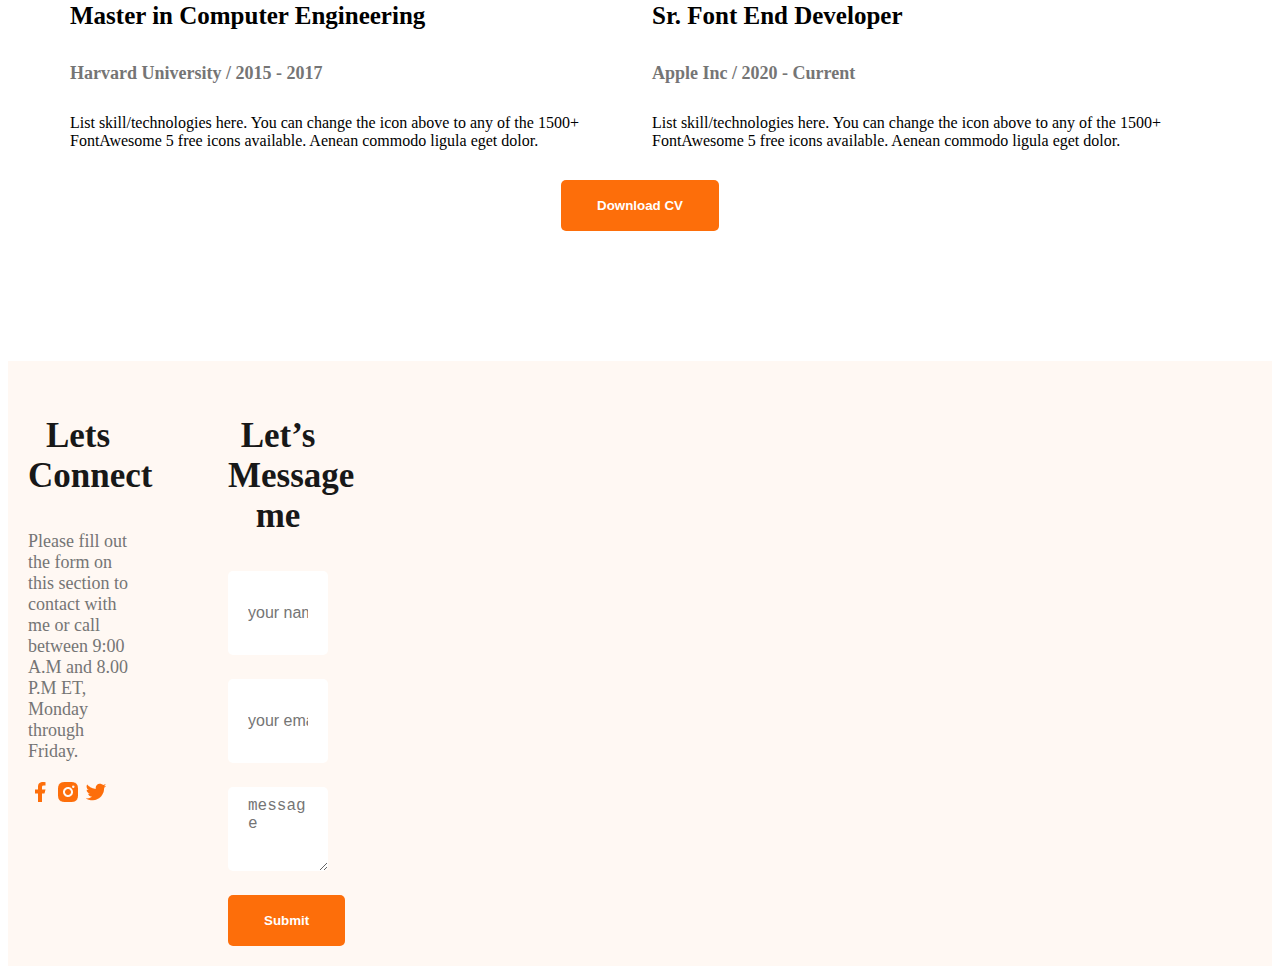
==== commit a43ac5ed: "responsive about-itemss" ====
--- a/index.html
+++ b/index.html
@@ -36,7 +36,7 @@
     </header>
 
     <main>
-      <section class="about hide">
+      <section class="about">
         <h3 class="section-title">About Me</h3>
         <p class="section-description">
           I, m a designer & developer with a passion for web design. I enjoy
@@ -116,7 +116,7 @@
       <!-- =-=-=-=-RESUMI-SECTION -->
 
 
-      <section class="resumi hide ">
+      <section class="resumi">
         <h3 class="section-title">A summary of My Resume</h3>
         <div class="resumi-container">
           <div class="resumi-column">
@@ -193,8 +193,8 @@
      </main>
      
      <!-- Start footer -->
-    <footer class="hide">
-      <div class="footer-column hide">
+    <footer>
+      <div class="footer-column">
         <h3 class="section-title">Lets Connect</h3>
         <p class="section-description">Please fill out the form on this section to contact with me or call between 9:00 A.M and 8.00 P.M ET, Monday through Friday.
         </p>
@@ -204,7 +204,7 @@
           <a href=""><img src="images/icons/twitter.png" alt=""></a>
         </div>
       </div>
-      <div class="footer-column hide">
+      <div class="footer-column">
         <h3 class="section-title">Let’s Message me</h3>
         <form>
           <input type="text" placeholder="your name">
--- a/style.css
+++ b/style.css
@@ -214,8 +214,16 @@
   display: none;
 }
 @media screen and (max-width: 576px) {
- .skill-container{
+ .skill-container, .resumi-container, footer, .about-items{
   flex-direction: column;
+ }}
+ footer, .about{
+  padding: 20px;
  }
+ .footer-column{
+  width: 100px;
+ }
+ footer input[type="text"], input[type="email"], textarea {
+width: calc(100% - 40px);
   
 }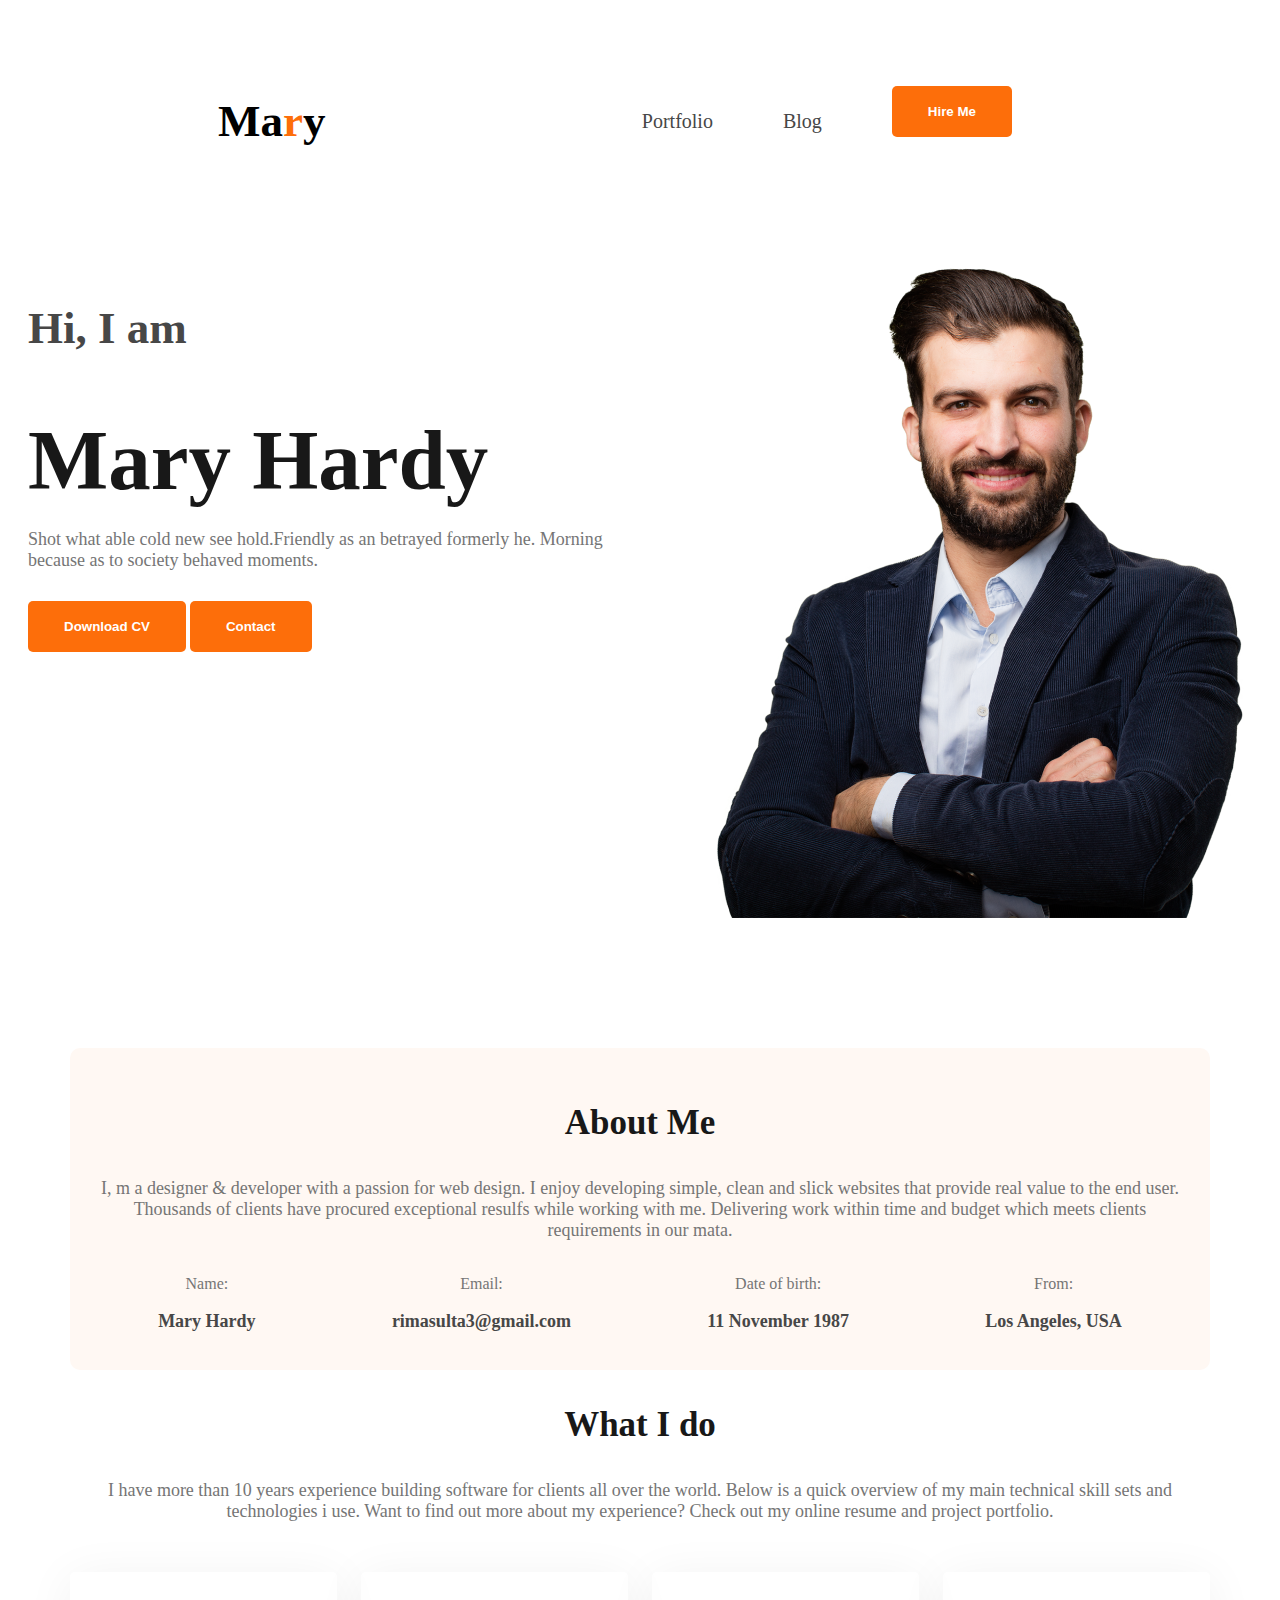
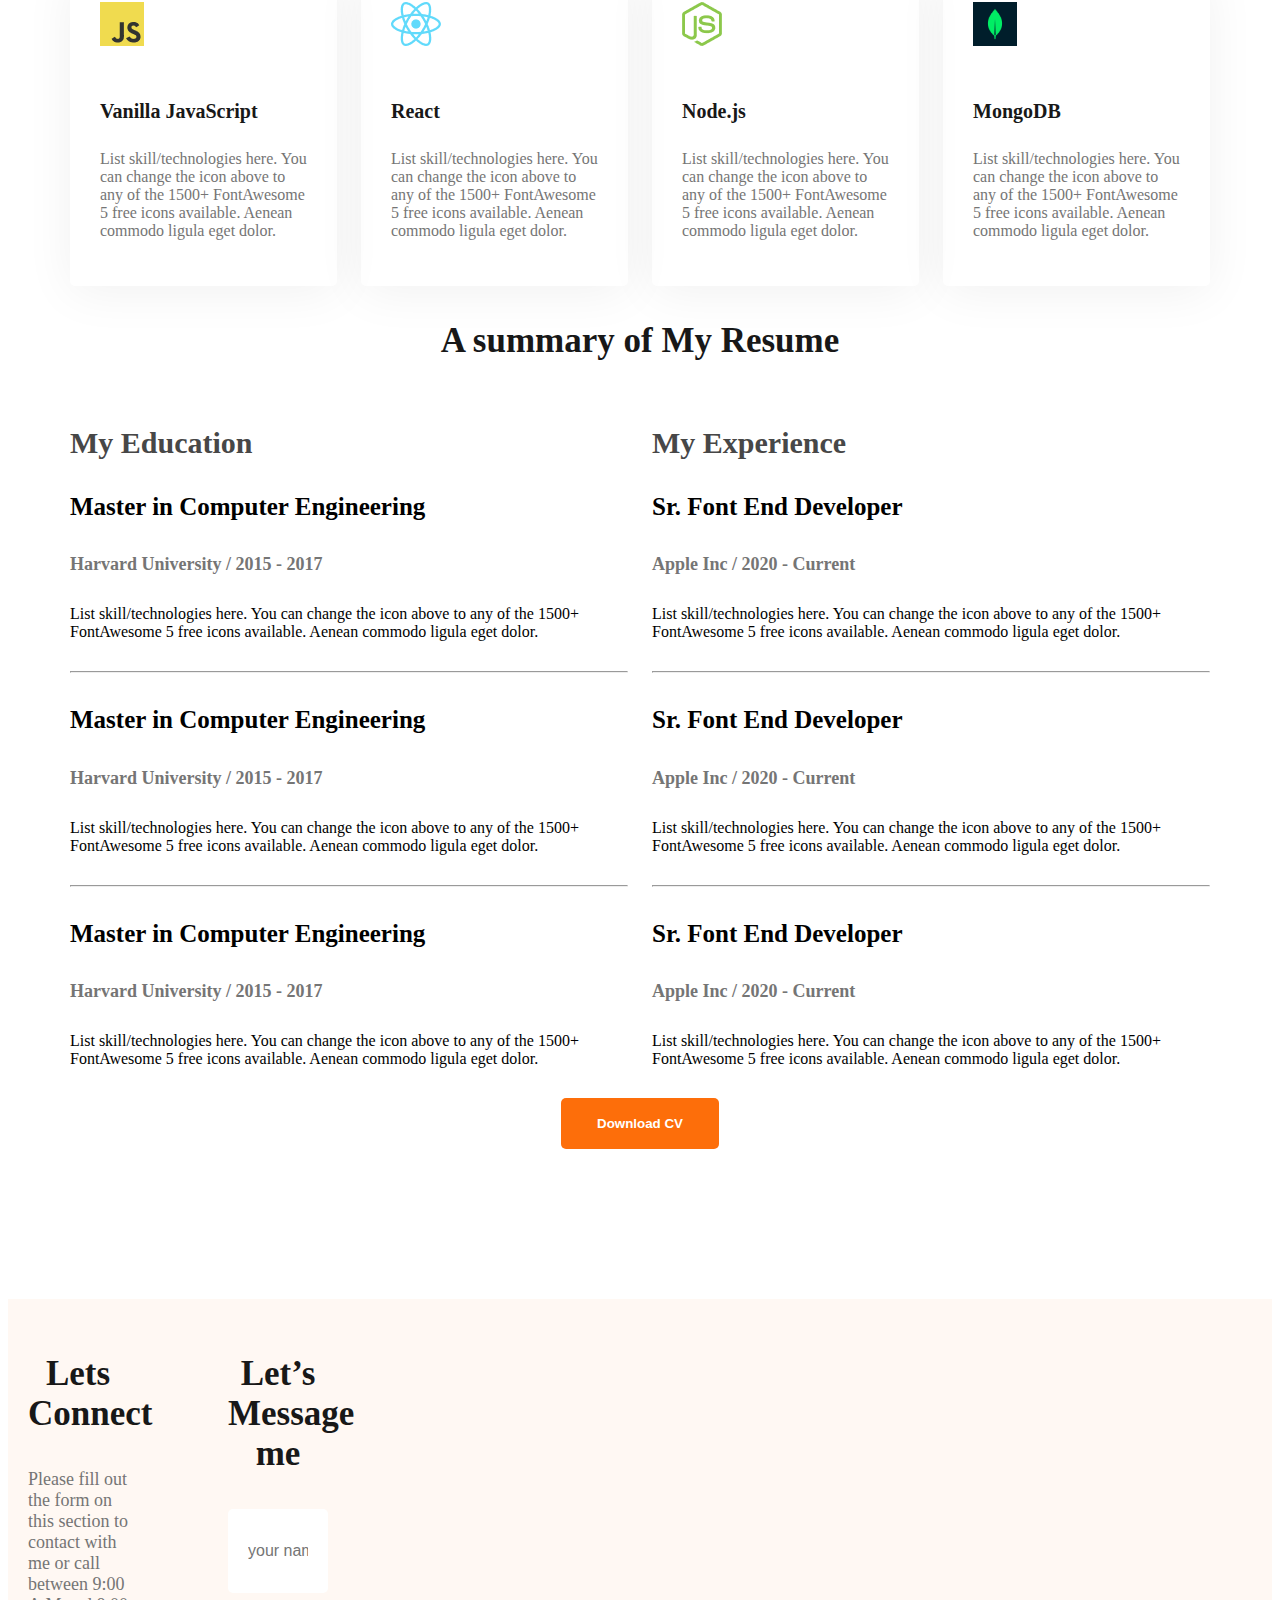
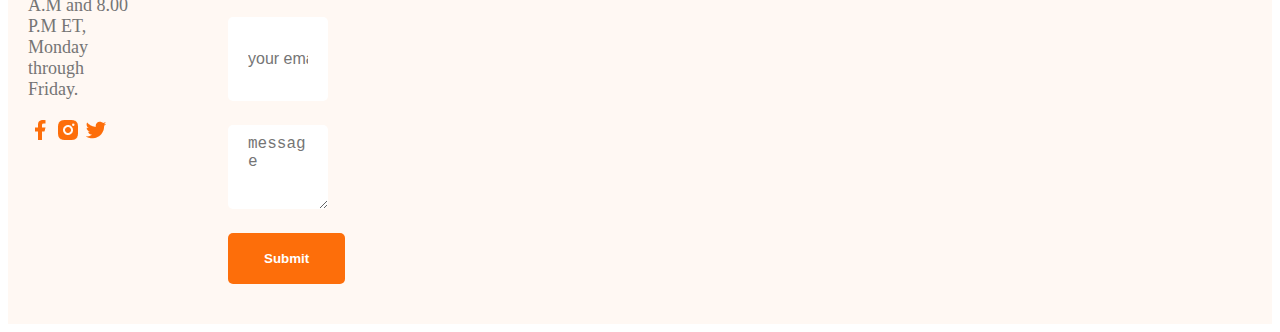
==== commit 5fc36362: "responsive all" ====
--- a/index.html
+++ b/index.html
@@ -8,7 +8,7 @@
   </head>
   <body>
     <!-- Manu bar -->
-    <header class="hide">
+    <header>
       <nav>
         <h3 class="title">Ma<span class="text-primaray">r</span>y</h3>
         <ul>
@@ -20,7 +20,7 @@
         </ul>
       </nav>
       <!-- =-=-=-=-=-=-Banner-=-=-=-=-=-=- -->
-      <div class="banner hide">
+      <div class="banner">
         <div class="banner-content">
           <h4 class="banner-subtitle">Hi, I am</h4>
           <h1 class="banner-title">Mary Hardy</h1>
--- a/style.css
+++ b/style.css
@@ -214,9 +214,30 @@
   display: none;
 }
 @media screen and (max-width: 576px) {
- .skill-container, .resumi-container, footer, .about-items{
+ .skill-container, 
+ .resumi-container,
+  footer,
+  .banner,
+  .about-items,
+  nav, nav > ul
+{
   flex-direction: column;
  }}
+ nav > ul{
+  gap: 20px
+ }
+ .banner{
+  margin: 20px;
+ }
+ .hary{
+  width: 100%;
+ }
+ header{
+  background-image: none;
+ }
+ .btn-primaray{
+  margin-bottom: 20px;
+ }
  footer, .about{
   padding: 20px;
  }
@@ -225,5 +246,12 @@
  }
  footer input[type="text"], input[type="email"], textarea {
 width: calc(100% - 40px);
-  
+ }
+
+
+/* =-=-=-=-Modem responsive quray=-=-=-=-=-- */
+@media screen and (min-width: 577px) and (max-width: 992px) {
+.banner{
+  flex-direction: column;
+} 
 }